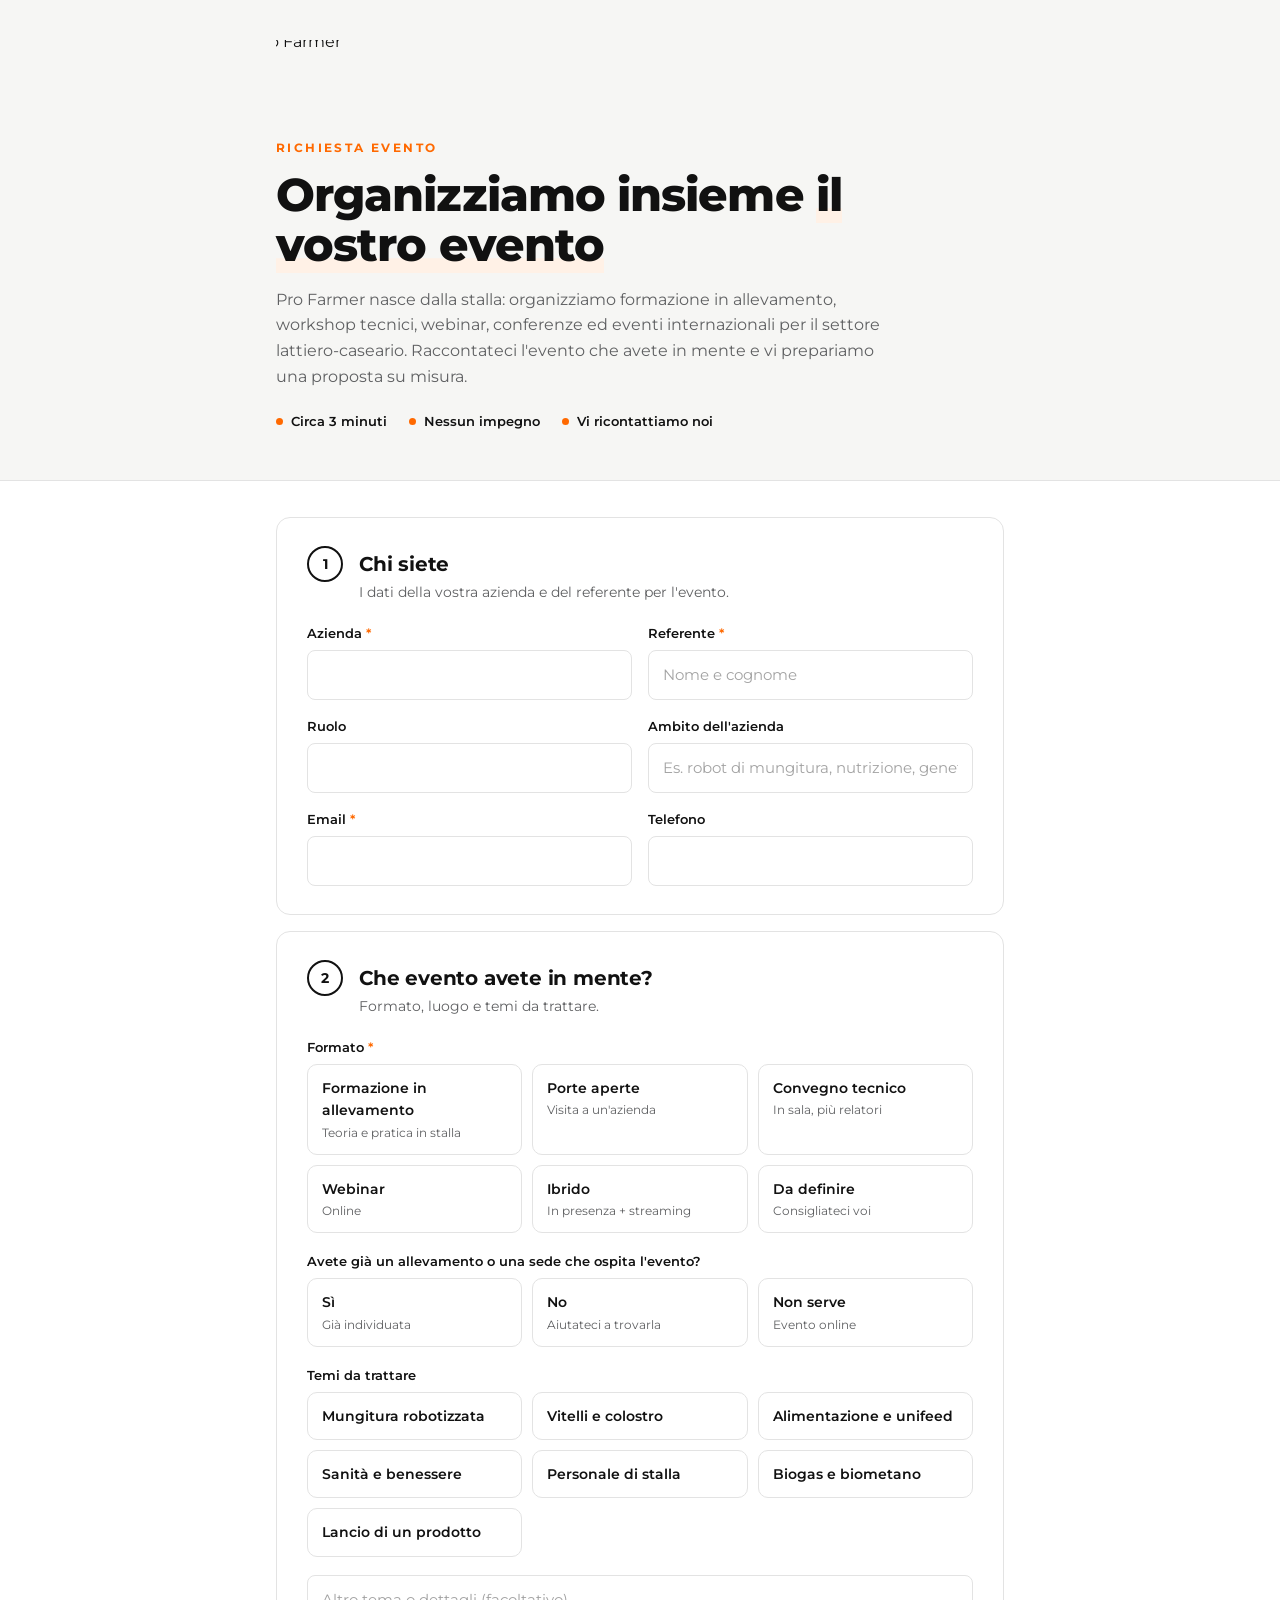
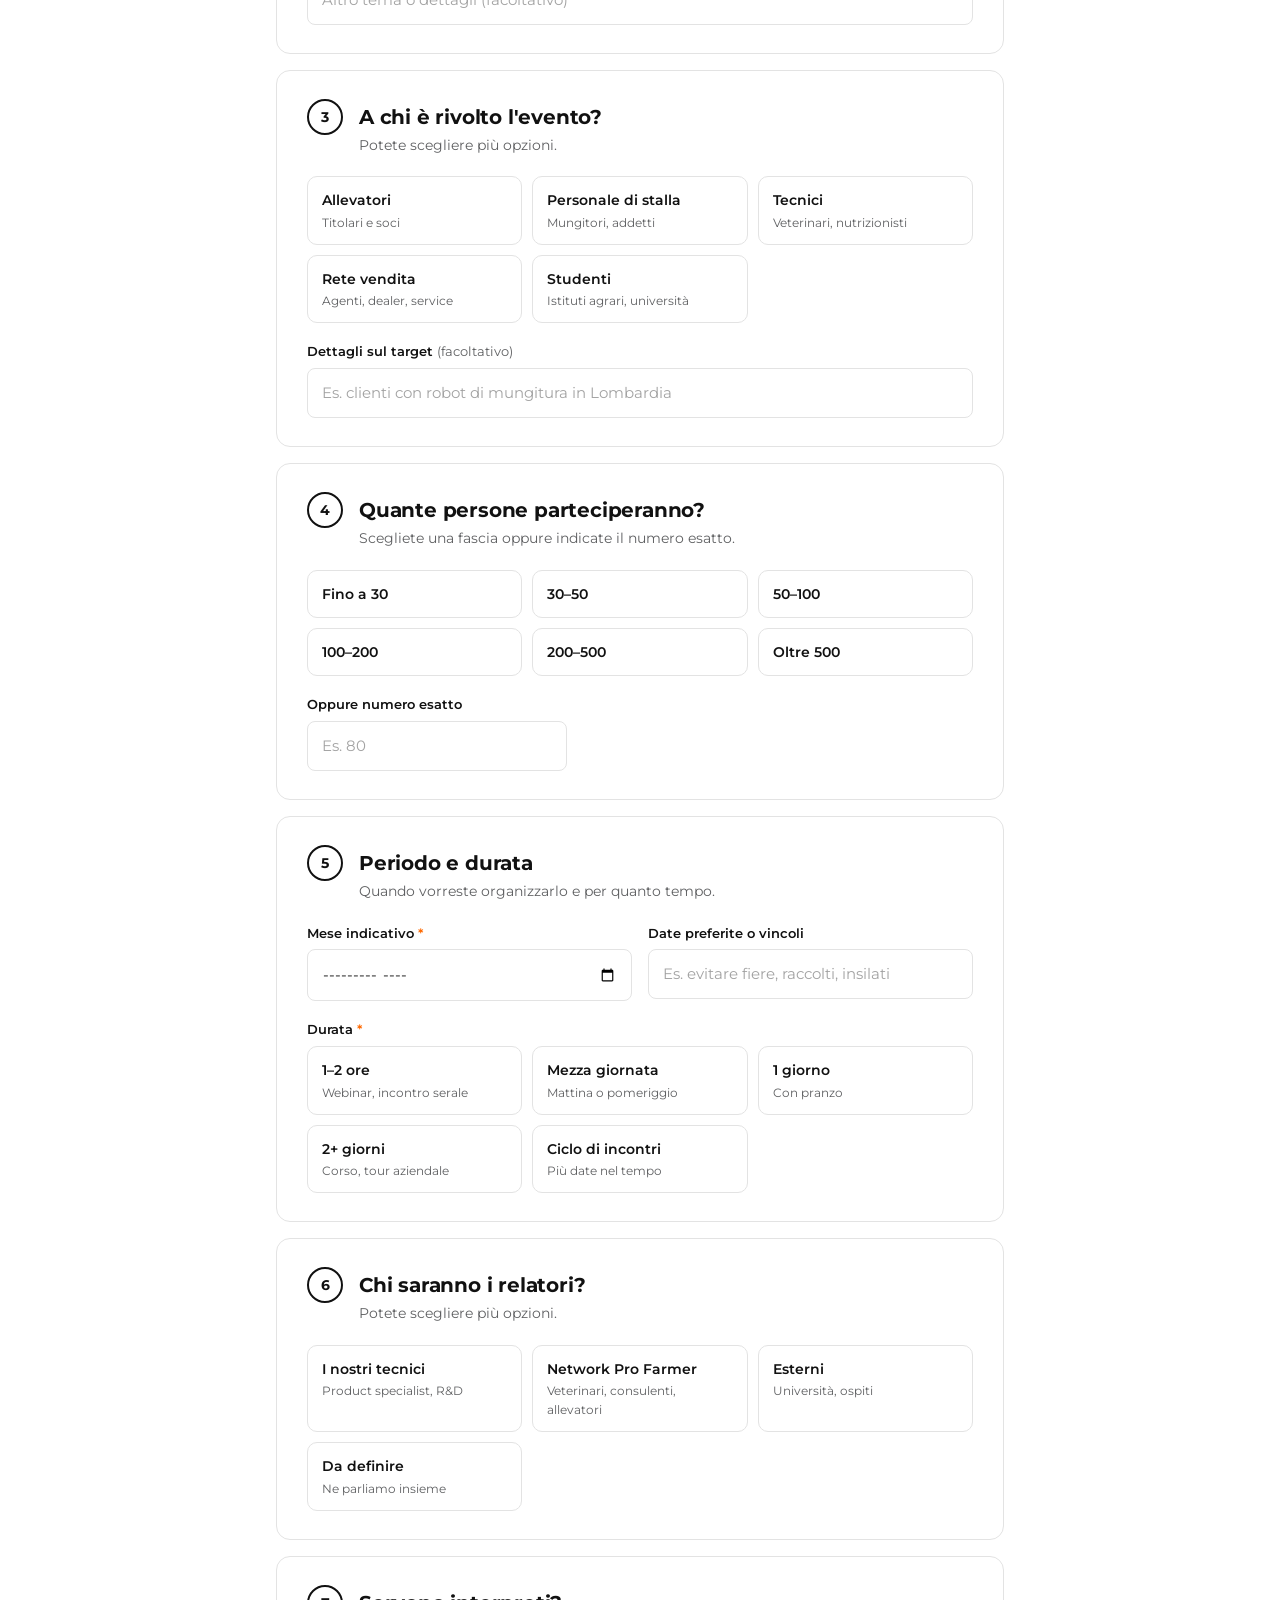
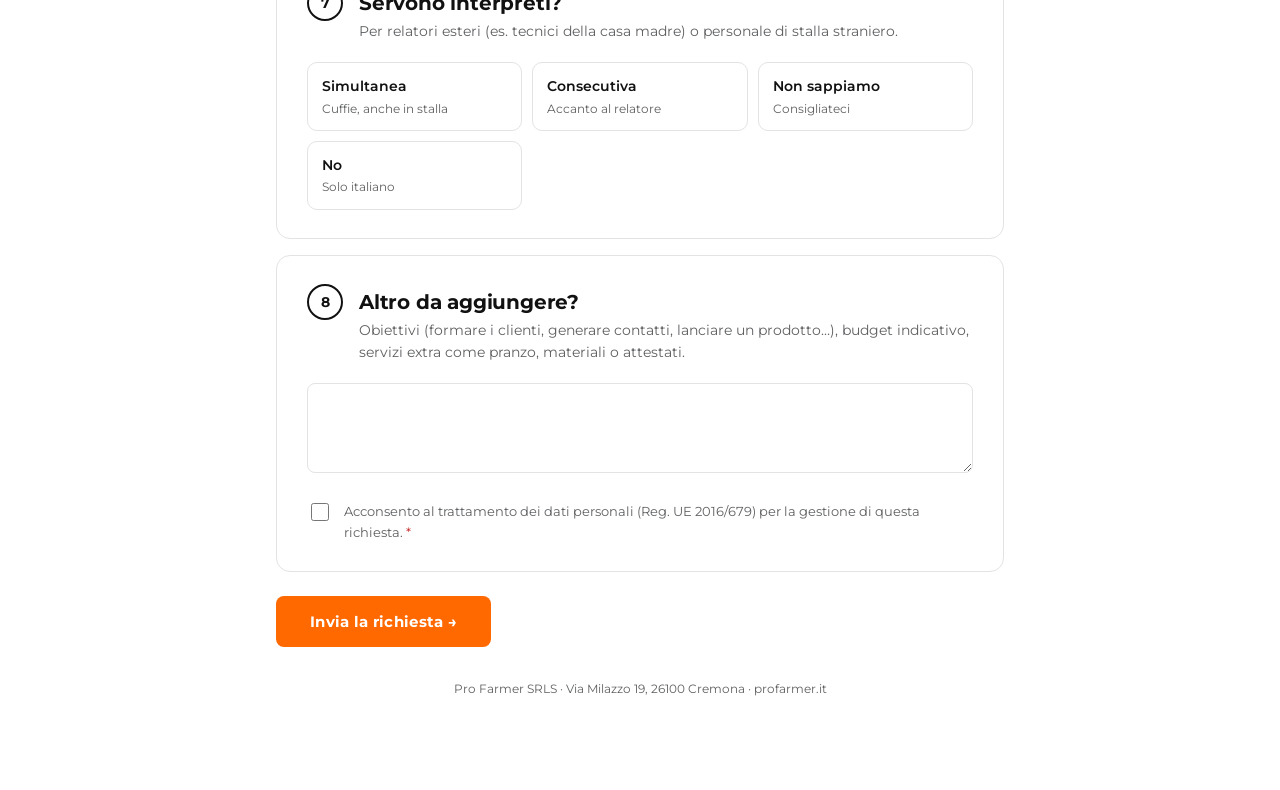
==== briefing/index.html @ 93513cb6 "Briefing evento spostato qui da SiteGround (eventi.profarmer.it/briefing/) Co-Authored-By: Claude Op" ====
<!doctype html>
<html lang="it">
<head>
<meta charset="utf-8">
<meta name="viewport" content="width=device-width,initial-scale=1">
<title>Briefing Evento – Pro Farmer</title>
<link rel="preconnect" href="https://fonts.googleapis.com">
<link href="https://fonts.googleapis.com/css2?family=Montserrat:wght@400;500;600;700;800&display=swap" rel="stylesheet">
<style>
:root{
  --bg:#ffffff;--card:#ffffff;--soft:#f6f6f4;--ink:#111111;--muted:#5f6062;--line:#e3e3e3;
  --accent:#ff6900;--accent-2:#e45e00;--accent-soft:#fff1e6;--err:#c62828;
}
*{box-sizing:border-box}
html{scroll-behavior:smooth}
body{margin:0;background:var(--bg);color:var(--ink);font:16px/1.6 Montserrat,system-ui,sans-serif;-webkit-font-smoothing:antialiased}

.hero{border-bottom:1px solid var(--line);background:var(--soft)}
.hero .in{max-width:760px;margin:0 auto;padding:40px 16px 48px}
.logo{display:block;height:64px;width:auto}
.brand{display:inline-block;margin-top:34px;font-size:12px;letter-spacing:.2em;text-transform:uppercase;color:var(--accent);font-weight:700}
.hero h1{font-weight:800;font-size:clamp(30px,5.4vw,46px);line-height:1.1;letter-spacing:-.02em;margin:10px 0 16px}
.hero h1 .u{box-shadow:inset 0 -.32em 0 var(--accent-soft)}
.hero p{color:var(--muted);margin:0;max-width:56ch;font-size:16px}
.meta{display:flex;gap:22px;flex-wrap:wrap;margin-top:22px;font-size:13px;font-weight:600}
.meta span::before{content:"";display:inline-block;width:7px;height:7px;border-radius:50%;background:var(--accent);margin-right:8px;vertical-align:1px}

main{max-width:760px;margin:0 auto;padding:36px 16px 80px}
.card{background:var(--card);border:1px solid var(--line);border-radius:14px;padding:28px 30px;margin-bottom:16px;scroll-margin-top:20px;transition:border-color .2s}
.card.err{border-color:var(--err);animation:shake .35s}
@keyframes shake{25%,75%{transform:translateX(-6px)}50%{transform:translateX(6px)}}
.head{display:flex;gap:16px;align-items:flex-start;margin-bottom:20px}
.no{flex:none;width:36px;height:36px;border-radius:50%;border:2px solid var(--ink);display:grid;place-items:center;font:700 14px Montserrat,sans-serif;transition:all .2s}
.card.ok .no{background:var(--accent);border-color:var(--accent);color:#fff}
.card h2{font-weight:700;font-size:20px;line-height:1.3;margin:5px 0 4px;letter-spacing:-.01em}
.sub{color:var(--muted);margin:0;font-size:14px}

.grid{display:grid;grid-template-columns:1fr 1fr;gap:16px}
.full{grid-column:1/-1}
label.f,.lbl{display:block;font-weight:600;font-size:13px;margin-bottom:6px}
.req::after{content:" *";color:var(--accent)}
input[type=text],input[type=email],input[type=tel],input[type=number],input[type=month],textarea{
  width:100%;padding:12px 14px;border:1px solid var(--line);border-radius:8px;font:inherit;font-size:15px;background:#fff;color:var(--ink);transition:border .15s,box-shadow .15s}
textarea{min-height:90px;resize:vertical}
input::placeholder,textarea::placeholder{color:#a3a3a3}
input:focus,textarea:focus{outline:none;border-color:var(--accent);box-shadow:0 0 0 4px rgba(255,105,0,.15)}
.mt{margin-top:18px}

.tiles{display:grid;grid-template-columns:repeat(auto-fill,minmax(160px,1fr));gap:10px}
.pill{position:relative;display:block;cursor:pointer}
.pill input{position:absolute;opacity:0;pointer-events:none}
.pill span{display:flex;flex-direction:column;gap:1px;height:100%;padding:12px 14px;border:1.5px solid var(--line);border-radius:10px;background:#fff;transition:all .15s;user-select:none}
.pill b{font-weight:600;font-size:14px}
.pill small{color:var(--muted);font-size:12px}
.pill:hover span{border-color:var(--ink)}
.pill input:checked+span{background:var(--ink);border-color:var(--ink);color:#fff;box-shadow:inset 4px 0 0 var(--accent)}
.pill input:checked+span small{color:rgba(255,255,255,.7)}
.pill input:focus-visible+span{box-shadow:0 0 0 4px rgba(255,105,0,.25)}

.counter{display:flex;align-items:center;gap:20px;flex-wrap:wrap}
.big{font-weight:800;font-size:44px;line-height:1;min-width:3.2ch;letter-spacing:-.03em}
input[type=range]{flex:1;min-width:200px;accent-color:var(--accent)}
.counter input[type=number]{width:120px}

.reveal{display:none;margin-top:18px}
.reveal.on{display:block;animation:fade .25s}
@keyframes fade{from{opacity:0;transform:translateY(-4px)}to{opacity:1;transform:none}}

.consent{display:flex;gap:12px;align-items:flex-start;font-size:13px;color:var(--muted);margin-top:20px;cursor:pointer}
.consent input{accent-color:var(--accent);margin-top:2px;width:18px;height:18px;flex:none}

.actions{display:flex;align-items:center;gap:18px;flex-wrap:wrap;margin-top:24px}
button{background:var(--accent);color:#fff;border:0;border-radius:8px;padding:16px 34px;font:700 15px Montserrat,sans-serif;letter-spacing:.02em;cursor:pointer;transition:transform .15s,background .15s}
button:hover{background:var(--accent-2);transform:translateY(-1px)}
button:disabled{opacity:.6;cursor:wait;transform:none}
#status{font-size:14px;color:var(--err);font-weight:500}

/* Schermata di invio */
.ov{position:fixed;inset:0;z-index:50;background:#fff;display:none;place-items:center;padding:24px 16px;overflow-y:auto}
.ov.on{display:grid;animation:fade .3s}
.ov .box{width:100%;max-width:520px;text-align:center}
.ov .logo{height:52px;margin:0 auto 34px}
.ov h2{font-weight:800;font-size:clamp(24px,4.5vw,30px);line-height:1.2;letter-spacing:-.02em;margin:0 0 10px}
.ov p{color:var(--muted);margin:0 auto 22px;max-width:42ch}
.spin{width:64px;height:64px;border-radius:50%;border:5px solid var(--accent-soft);border-top-color:var(--accent);margin:0 auto 24px;animation:rot .9s linear infinite}
@keyframes rot{to{transform:rotate(360deg)}}
.check{width:76px;height:76px;border-radius:50%;background:var(--accent);display:grid;place-items:center;margin:0 auto 24px;animation:pop .5s cubic-bezier(.2,1.6,.4,1)}
.check path{stroke-dasharray:30;stroke-dashoffset:30;animation:draw .45s .25s forwards}
@keyframes pop{from{transform:scale(0)}to{transform:scale(1)}}
@keyframes draw{to{stroke-dashoffset:0}}
.recap{text-align:left;background:var(--soft);border-radius:12px;padding:18px 20px;margin:0 0 24px;font-size:14px}
.recap div{display:flex;justify-content:space-between;gap:16px;padding:6px 0;border-bottom:1px solid var(--line)}
.recap div:last-child{border-bottom:0}
.recap dt{color:var(--muted)}
.recap dd{margin:0;font-weight:600;text-align:right}
.ov .btns{display:flex;gap:12px;justify-content:center;flex-wrap:wrap}
.ghost{background:#fff;color:var(--ink);border:1.5px solid var(--ink)}
.ghost:hover{background:var(--soft)}
.errx{width:76px;height:76px;border-radius:50%;background:#fdecea;color:var(--err);display:grid;place-items:center;margin:0 auto 24px;font-size:36px;font-weight:700}
.st{display:none}.st.on{display:block}
.foot{text-align:center;color:var(--muted);font-size:12px;margin-top:32px}
.hp{position:absolute;left:-9999px}

@media (max-width:640px){
  .hero .in{padding:28px 16px 36px}
  .logo{height:50px}
  .card{padding:22px 18px}
  .head{gap:12px}
  .grid{grid-template-columns:1fr}
  .tiles{grid-template-columns:1fr 1fr}
  button{width:100%}
}
.lw{display:block;width:170px;height:64px;overflow:hidden}.lw img{display:block;height:85.6px;width:auto;max-width:none;margin:-10.8px 0 0 -40.4px}.ov .lw{margin:0 auto 34px}
</style>
</head>
<body>
<header class="hero">
  <div class="in">
    <span class="lw"><img alt="Pro Farmer" src="https://profarmer.it/wp-content/uploads/2023/02/cropped-cropped-Pro-Farmer-Logo-01.png"></span>
    <div class="brand">Richiesta evento</div>
    <h1>Organizziamo insieme <span class="u">il vostro evento</span></h1>
    <p>Pro Farmer nasce dalla stalla: organizziamo formazione in allevamento, workshop tecnici, webinar, conferenze ed eventi internazionali per il settore lattiero-caseario. Raccontateci l'evento che avete in mente e vi prepariamo una proposta su misura.</p>
    <div class="meta"><span>Circa 3 minuti</span><span>Nessun impegno</span><span>Vi ricontattiamo noi</span></div>
  </div>
</header>

<main>
<form id="f" novalidate>

  <section class="card" id="c1">
    <div class="head"><div class="no">1</div><div><h2>Chi siete</h2><p class="sub">I dati della vostra azienda e del referente per l'evento.</p></div></div>
    <div class="grid">
      <div><label class="f req" for="az">Azienda</label><input id="az" type="text" name="Azienda" autocomplete="organization"></div>
      <div><label class="f req" for="nome">Referente</label><input id="nome" type="text" name="Referente" autocomplete="name" placeholder="Nome e cognome"></div>
      <div><label class="f" for="ruolo">Ruolo</label><input id="ruolo" type="text" name="Ruolo" autocomplete="organization-title"></div>
      <div><label class="f" for="settore">Ambito dell'azienda</label><input id="settore" type="text" name="Ambito azienda" placeholder="Es. robot di mungitura, nutrizione, genetica"></div>
      <div><label class="f req" for="em">Email</label><input id="em" type="email" name="email" autocomplete="email"></div>
      <div><label class="f" for="tel">Telefono</label><input id="tel" type="tel" name="Telefono" autocomplete="tel"></div>
    </div>
  </section>

  <section class="card" id="c8">
    <div class="head"><div class="no">2</div><div><h2>Che evento avete in mente?</h2><p class="sub">Formato, luogo e temi da trattare.</p></div></div>
    <span class="lbl req">Formato</span>
    <div class="tiles">
      <label class="pill"><input type="radio" name="Formato" value="Formazione in allevamento"><span><b>Formazione in allevamento</b><small>Teoria e pratica in stalla</small></span></label>
      <label class="pill"><input type="radio" name="Formato" value="Porte aperte"><span><b>Porte aperte</b><small>Visita a un'azienda</small></span></label>
      <label class="pill"><input type="radio" name="Formato" value="Convegno tecnico"><span><b>Convegno tecnico</b><small>In sala, più relatori</small></span></label>
      <label class="pill"><input type="radio" name="Formato" value="Webinar"><span><b>Webinar</b><small>Online</small></span></label>
      <label class="pill"><input type="radio" name="Formato" value="Evento ibrido"><span><b>Ibrido</b><small>In presenza + streaming</small></span></label>
      <label class="pill"><input type="radio" name="Formato" value="Da definire"><span><b>Da definire</b><small>Consigliateci voi</small></span></label>
    </div>
    <div class="mt"><span class="lbl">Avete già un allevamento o una sede che ospita l'evento?</span>
      <div class="tiles">
        <label class="pill"><input type="radio" name="Sede" value="Sì, abbiamo l'allevamento/sede" data-reveal="sede"><span><b>Sì</b><small>Già individuata</small></span></label>
        <label class="pill"><input type="radio" name="Sede" value="No, da individuare con Pro Farmer"><span><b>No</b><small>Aiutateci a trovarla</small></span></label>
        <label class="pill"><input type="radio" name="Sede" value="Non serve (online)"><span><b>Non serve</b><small>Evento online</small></span></label>
      </div>
    </div>
    <div class="reveal" id="sede"><label class="f" for="sd">Quale e dove?</label><input id="sd" type="text" name="Dettagli sede" placeholder="Es. Az. agricola Rossi, Soresina (CR) – robot di mungitura, 300 vacche"></div>
    <div class="mt"><span class="lbl">Temi da trattare</span>
      <div class="tiles">
        <label class="pill"><input type="checkbox" name="Temi" value="Mungitura robotizzata"><span><b>Mungitura robotizzata</b></span></label>
        <label class="pill"><input type="checkbox" name="Temi" value="Vitelli, parto e colostro"><span><b>Vitelli e colostro</b></span></label>
        <label class="pill"><input type="checkbox" name="Temi" value="Alimentazione e carro miscelatore"><span><b>Alimentazione e unifeed</b></span></label>
        <label class="pill"><input type="checkbox" name="Temi" value="Sanità e benessere animale"><span><b>Sanità e benessere</b></span></label>
        <label class="pill"><input type="checkbox" name="Temi" value="Gestione del personale di stalla"><span><b>Personale di stalla</b></span></label>
        <label class="pill"><input type="checkbox" name="Temi" value="Biogas e biometano"><span><b>Biogas e biometano</b></span></label>
        <label class="pill"><input type="checkbox" name="Temi" value="Lancio prodotto / tecnologia"><span><b>Lancio di un prodotto</b></span></label>
      </div>
      <input class="mt" type="text" name="Altri temi" aria-label="Altri temi" placeholder="Altro tema o dettagli (facoltativo)">
    </div>
  </section>

  <section class="card" id="c2">
    <div class="head"><div class="no">3</div><div><h2>A chi è rivolto l'evento?</h2><p class="sub">Potete scegliere più opzioni.</p></div></div>
    <div class="tiles">
      <label class="pill"><input type="checkbox" name="Target evento" value="Allevatori e titolari"><span><b>Allevatori</b><small>Titolari e soci</small></span></label>
      <label class="pill"><input type="checkbox" name="Target evento" value="Personale di stalla"><span><b>Personale di stalla</b><small>Mungitori, addetti</small></span></label>
      <label class="pill"><input type="checkbox" name="Target evento" value="Veterinari e nutrizionisti"><span><b>Tecnici</b><small>Veterinari, nutrizionisti</small></span></label>
      <label class="pill"><input type="checkbox" name="Target evento" value="Rete vendita e dealer"><span><b>Rete vendita</b><small>Agenti, dealer, service</small></span></label>
      <label class="pill"><input type="checkbox" name="Target evento" value="Studenti"><span><b>Studenti</b><small>Istituti agrari, università</small></span></label>
    </div>
    <div class="mt"><label class="f" for="tn">Dettagli sul target <span style="color:var(--muted);font-weight:400">(facoltativo)</span></label><input id="tn" type="text" name="Dettagli target" placeholder="Es. clienti con robot di mungitura in Lombardia"></div>
  </section>

  <section class="card" id="c3">
    <div class="head"><div class="no">4</div><div><h2>Quante persone parteciperanno?</h2><p class="sub">Scegliete una fascia oppure indicate il numero esatto.</p></div></div>
    <div class="tiles" id="fasce">
      <label class="pill"><input type="radio" name="Fascia partecipanti" value="Fino a 30"><span><b>Fino a 30</b></span></label>
      <label class="pill"><input type="radio" name="Fascia partecipanti" value="30–50"><span><b>30–50</b></span></label>
      <label class="pill"><input type="radio" name="Fascia partecipanti" value="50–100"><span><b>50–100</b></span></label>
      <label class="pill"><input type="radio" name="Fascia partecipanti" value="100–200"><span><b>100–200</b></span></label>
      <label class="pill"><input type="radio" name="Fascia partecipanti" value="200–500"><span><b>200–500</b></span></label>
      <label class="pill"><input type="radio" name="Fascia partecipanti" value="Oltre 500"><span><b>Oltre 500</b></span></label>
    </div>
    <div class="mt" style="max-width:260px"><label class="f" for="num">Oppure numero esatto</label><input type="number" id="num" name="Numero partecipanti" min="1" placeholder="Es. 80"></div>
  </section>

  <section class="card" id="c4">
    <div class="head"><div class="no">5</div><div><h2>Periodo e durata</h2><p class="sub">Quando vorreste organizzarlo e per quanto tempo.</p></div></div>
    <div class="grid">
      <div><label class="f req" for="periodo">Mese indicativo</label><input id="periodo" type="month" name="Periodo"></div>
      <div><label class="f" for="pn">Date preferite o vincoli</label><input id="pn" type="text" name="Note periodo" placeholder="Es. evitare fiere, raccolti, insilati"></div>
    </div>
    <div class="mt"><span class="lbl req">Durata</span>
      <div class="tiles">
        <label class="pill"><input type="radio" name="Durata" value="1–2 ore"><span><b>1–2 ore</b><small>Webinar, incontro serale</small></span></label>
        <label class="pill"><input type="radio" name="Durata" value="Mezza giornata"><span><b>Mezza giornata</b><small>Mattina o pomeriggio</small></span></label>
        <label class="pill"><input type="radio" name="Durata" value="1 giorno"><span><b>1 giorno</b><small>Con pranzo</small></span></label>
        <label class="pill"><input type="radio" name="Durata" value="2 giorni o più"><span><b>2+ giorni</b><small>Corso, tour aziendale</small></span></label>
        <label class="pill"><input type="radio" name="Durata" value="Ciclo di incontri"><span><b>Ciclo di incontri</b><small>Più date nel tempo</small></span></label>
      </div>
    </div>
  </section>

  <section class="card" id="c5">
    <div class="head"><div class="no">6</div><div><h2>Chi saranno i relatori?</h2><p class="sub">Potete scegliere più opzioni.</p></div></div>
    <div class="tiles">
      <label class="pill"><input type="checkbox" name="Relatori" value="Tecnici della nostra azienda" data-reveal="rel"><span><b>I nostri tecnici</b><small>Product specialist, R&amp;D</small></span></label>
      <label class="pill"><input type="checkbox" name="Relatori" value="Relatori dal network Pro Farmer" data-reveal="rel"><span><b>Network Pro Farmer</b><small>Veterinari, consulenti, allevatori</small></span></label>
      <label class="pill"><input type="checkbox" name="Relatori" value="Relatori esterni già individuati" data-reveal="rel"><span><b>Esterni</b><small>Università, ospiti</small></span></label>
      <label class="pill"><input type="checkbox" name="Relatori" value="Da definire insieme"><span><b>Da definire</b><small>Ne parliamo insieme</small></span></label>
    </div>
    <div class="reveal" id="rel">
      <div class="grid">
        <div><label class="f" for="nr">Quanti relatori?</label><input id="nr" type="number" min="1" name="Numero relatori"></div>
        <div><label class="f" for="tr">Nomi o profili</label><input id="tr" type="text" name="Dettagli relatori" placeholder="Es. veterinario esperto di robot"></div>
      </div>
    </div>
  </section>

  <section class="card" id="c6">
    <div class="head"><div class="no">7</div><div><h2>Servono interpreti?</h2><p class="sub">Per relatori esteri (es. tecnici della casa madre) o personale di stalla straniero.</p></div></div>
    <div class="tiles">
      <label class="pill"><input type="radio" name="Interpreti" value="Sì, simultanea" data-reveal="int"><span><b>Simultanea</b><small>Cuffie, anche in stalla</small></span></label>
      <label class="pill"><input type="radio" name="Interpreti" value="Sì, consecutiva" data-reveal="int"><span><b>Consecutiva</b><small>Accanto al relatore</small></span></label>
      <label class="pill"><input type="radio" name="Interpreti" value="Non sappiamo ancora" data-reveal="int"><span><b>Non sappiamo</b><small>Consigliateci</small></span></label>
      <label class="pill"><input type="radio" name="Interpreti" value="No"><span><b>No</b><small>Solo italiano</small></span></label>
    </div>
    <div class="reveal" id="int"><label class="f" for="lg">Quali lingue?</label><input id="lg" type="text" name="Lingue" placeholder="Es. olandese ⇄ italiano, punjabi per il personale"></div>
  </section>

  <section class="card" id="c7">
    <div class="head"><div class="no">8</div><div><h2>Altro da aggiungere?</h2><p class="sub">Obiettivi (formare i clienti, generare contatti, lanciare un prodotto…), budget indicativo, servizi extra come pranzo, materiali o attestati.</p></div></div>
    <textarea name="Note" aria-label="Note"></textarea>
    <label class="consent"><input type="checkbox" id="privacy"><span>Acconsento al trattamento dei dati personali (Reg. UE 2016/679) per la gestione di questa richiesta. <span style="color:var(--err)">*</span></span></label>
    <input class="hp" type="text" name="botcheck" tabindex="-1" autocomplete="off">
  </section>

  <div class="actions">
    <button type="submit" id="go">Invia la richiesta →</button>
    <div id="status" role="status" aria-live="polite"></div>
  </div>
</form>


<p class="foot">Pro Farmer SRLS · Via Milazzo 19, 26100 Cremona · profarmer.it</p>
</main>

<div class="ov" id="ov" role="dialog" aria-modal="true" aria-live="polite">
  <div class="box">
    <span class="lw"><img alt="Pro Farmer" src="https://profarmer.it/wp-content/uploads/2023/02/cropped-cropped-Pro-Farmer-Logo-01.png"></span>
    <div class="st" id="stSending">
      <div class="spin"></div>
      <h2>Invio in corso…</h2>
      <p>Stiamo inviando la vostra richiesta, attendete qualche secondo.</p>
    </div>
    <div class="st" id="stDone">
      <div class="check"><svg width="38" height="38" viewBox="0 0 24 24" fill="none" stroke="#fff" stroke-width="3" stroke-linecap="round" stroke-linejoin="round"><path d="M5 12.5l4.5 4.5L19 7.5"/></svg></div>
      <h2>Richiesta inviata!</h2>
      <p id="doneTxt">Grazie, abbiamo ricevuto la vostra richiesta. Il team Pro Farmer vi ricontatterà a breve per approfondire il progetto.</p>
      <dl class="recap" id="recap"></dl>
      <div class="btns"><a href="https://www.profarmer.it"><button type="button">Vai a profarmer.it</button></a></div>
    </div>
    <div class="st" id="stErr">
      <div class="errx">!</div>
      <h2>Invio non riuscito</h2>
      <p id="errTxt"></p>
      <div class="btns"><button type="button" id="retry">Riprova</button><button type="button" class="ghost" id="back">Torna al modulo</button></div>
    </div>
  </div>
</div>

<script>
// ===== CONFIGURAZIONE INVIO EMAIL (Web3Forms) =====
// 1. Vai su https://web3forms.com, inserisci mariaelsa@profarmer.it e clicca "Create Access Key".
// 2. Copia la chiave che ti arriva via email e incollala qui sotto tra le virgolette.
const ACCESS_KEY = "79f763b6-b2ae-43ae-be3a-3d0e1ce708ac";
const DESTINATARIO = "mariaelsa@profarmer.it"; // mostrato solo nei messaggi di errore

const $ = id => document.getElementById(id);
const f = $("f"), statusEl = $("status");
const checked = n => !!f.querySelector(`[name="${n}"]:checked`);

// Partecipanti: fascia oppure numero esatto (uno esclude l'altro)
const num = $("num");
num.addEventListener("input", () => { if (num.value) f.querySelectorAll('[name="Fascia partecipanti"]').forEach(r => r.checked = false); });
f.querySelectorAll('[name="Fascia partecipanti"]').forEach(r => r.addEventListener("change", () => { num.value = ""; }));

// Campi che compaiono in base alla risposta
f.addEventListener("change", e => {
  if (e.target.type !== "radio" && e.target.type !== "checkbox") return;
  const sec = e.target.closest(".card");
  sec.querySelectorAll(".reveal").forEach(r => r.classList.toggle("on", !!sec.querySelector(`input[data-reveal="${r.id}"]:checked`)));
});

const rules = {
  c1: () => {
    if (!$("az").value.trim() || !$("nome").value.trim()) return "Indicate azienda e referente.";
    if (!$("em").value.trim() || !$("em").checkValidity()) return "Inserite un'email valida.";
    return true;
  },
  c8: () => checked("Formato") || "Scegliete il formato dell'evento.",
  c2: () => checked("Target evento") || "Indicate a chi è rivolto l'evento.",
  c3: () => +num.value > 0 || checked("Fascia partecipanti") || "Indicate una fascia o il numero di partecipanti.",
  c4: () => !$("periodo").value ? "Indicate il mese indicativo." : checked("Durata") || "Scegliete la durata.",
  c5: () => checked("Relatori") || "Indicate chi saranno i relatori.",
  c6: () => checked("Interpreti") || "Indicate se servono interpreti.",
  c7: () => $("privacy").checked || "Serve il consenso al trattamento dei dati."
};
function update(){ for (const id in rules) { const ok = rules[id]() === true; $(id).classList.toggle("ok", ok); if (ok) $(id).classList.remove("err"); } }
f.addEventListener("input", update); f.addEventListener("change", update);

f.addEventListener("submit", async e => {
  e.preventDefault();
  statusEl.textContent = "";
  for (const id in rules) {
    const r = rules[id]();
    if (r !== true) {
      const c = $(id); c.classList.remove("err"); void c.offsetWidth; c.classList.add("err");
      c.scrollIntoView({behavior:"smooth", block:"start"});
      statusEl.textContent = r;
      return;
    }
  }
  const data = {};
  for (const [k, v] of new FormData(f).entries()) { if (v) data[k] = data[k] ? data[k] + ", " + v : v; }
  if (data.Periodo) { const [y, m] = data.Periodo.split("-"); data.Periodo = new Date(y, m - 1).toLocaleDateString("it-IT", {month:"long", year:"numeric"}); }
  if (data.botcheck) return; // spam
  delete data.botcheck;
  data.subject = "Nuova richiesta evento – " + (data.Azienda || "");
  data.from_name = "Modulo eventi Pro Farmer";
  data.access_key = ACCESS_KEY;

  lastData = data;
  sendData();
});

let lastData = null;
const ov = $("ov");
function stage(id){ ["stSending","stDone","stErr"].forEach(x => $(x).classList.toggle("on", x === id)); ov.classList.add("on"); document.body.style.overflow = "hidden"; }
function esc(t){ const d = document.createElement("div"); d.textContent = t; return d.innerHTML; }
async function sendData(){
  const data = lastData;
  stage("stSending");
  const t0 = Date.now();
  try {
    if (!/^[0-9a-f-]{36}$/i.test(ACCESS_KEY)) throw new Error("modulo non ancora configurato: manca la access key di Web3Forms");
    const res = await fetch("https://api.web3forms.com/submit", {
      method: "POST",
      headers: {"Content-Type": "application/json", "Accept": "application/json"},
      body: JSON.stringify(data)
    });
    const out = await res.json().catch(() => ({}));
    if (!res.ok || out.success === "false" || out.success === false) throw new Error(out.message || "errore di invio");
    await new Promise(r => setTimeout(r, Math.max(0, 900 - (Date.now() - t0))));
    const rows = [["Azienda", data.Azienda], ["Formato", data.Formato], ["Partecipanti", data["Numero partecipanti"] || data["Fascia partecipanti"]], ["Periodo", data.Periodo], ["Durata", data.Durata]];
    $("recap").innerHTML = rows.filter(r => r[1]).map(r => `<div><dt>${r[0]}</dt><dd>${esc(String(r[1]))}</dd></div>`).join("");
    $("doneTxt").textContent = `Grazie ${(data.Referente || "").split(" ")[0]}, abbiamo ricevuto la vostra richiesta. Il team Pro Farmer vi ricontatterà a breve all'indirizzo ${data.email}.`;
    stage("stDone");
    f.reset(); update();
  } catch (err) {
    $("errTxt").textContent = "Qualcosa è andato storto (" + err.message + "). Riprovate tra poco oppure scriveteci a " + DESTINATARIO + ".";
    stage("stErr");
  }
}
$("retry").addEventListener("click", sendData);
$("back").addEventListener("click", () => { ov.classList.remove("on"); document.body.style.overflow = ""; });
update();
</script>
</body>
</html>
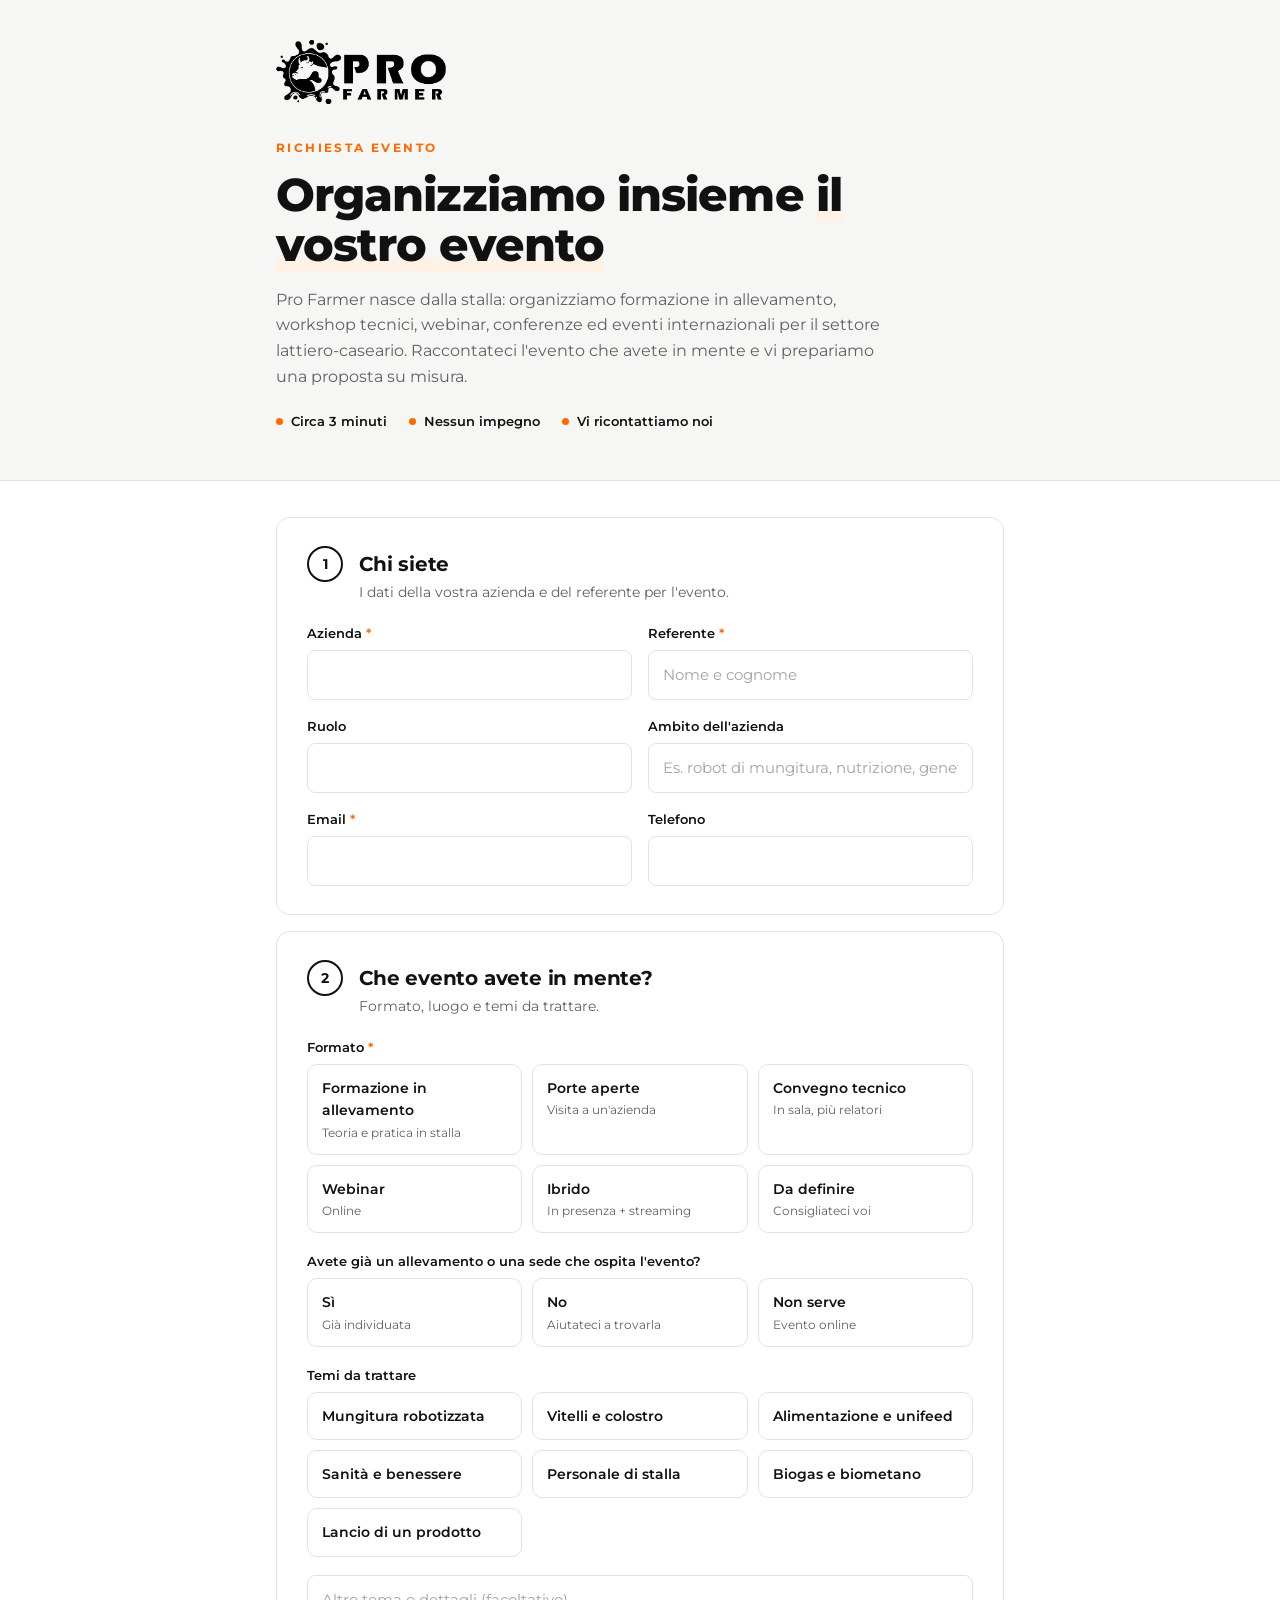
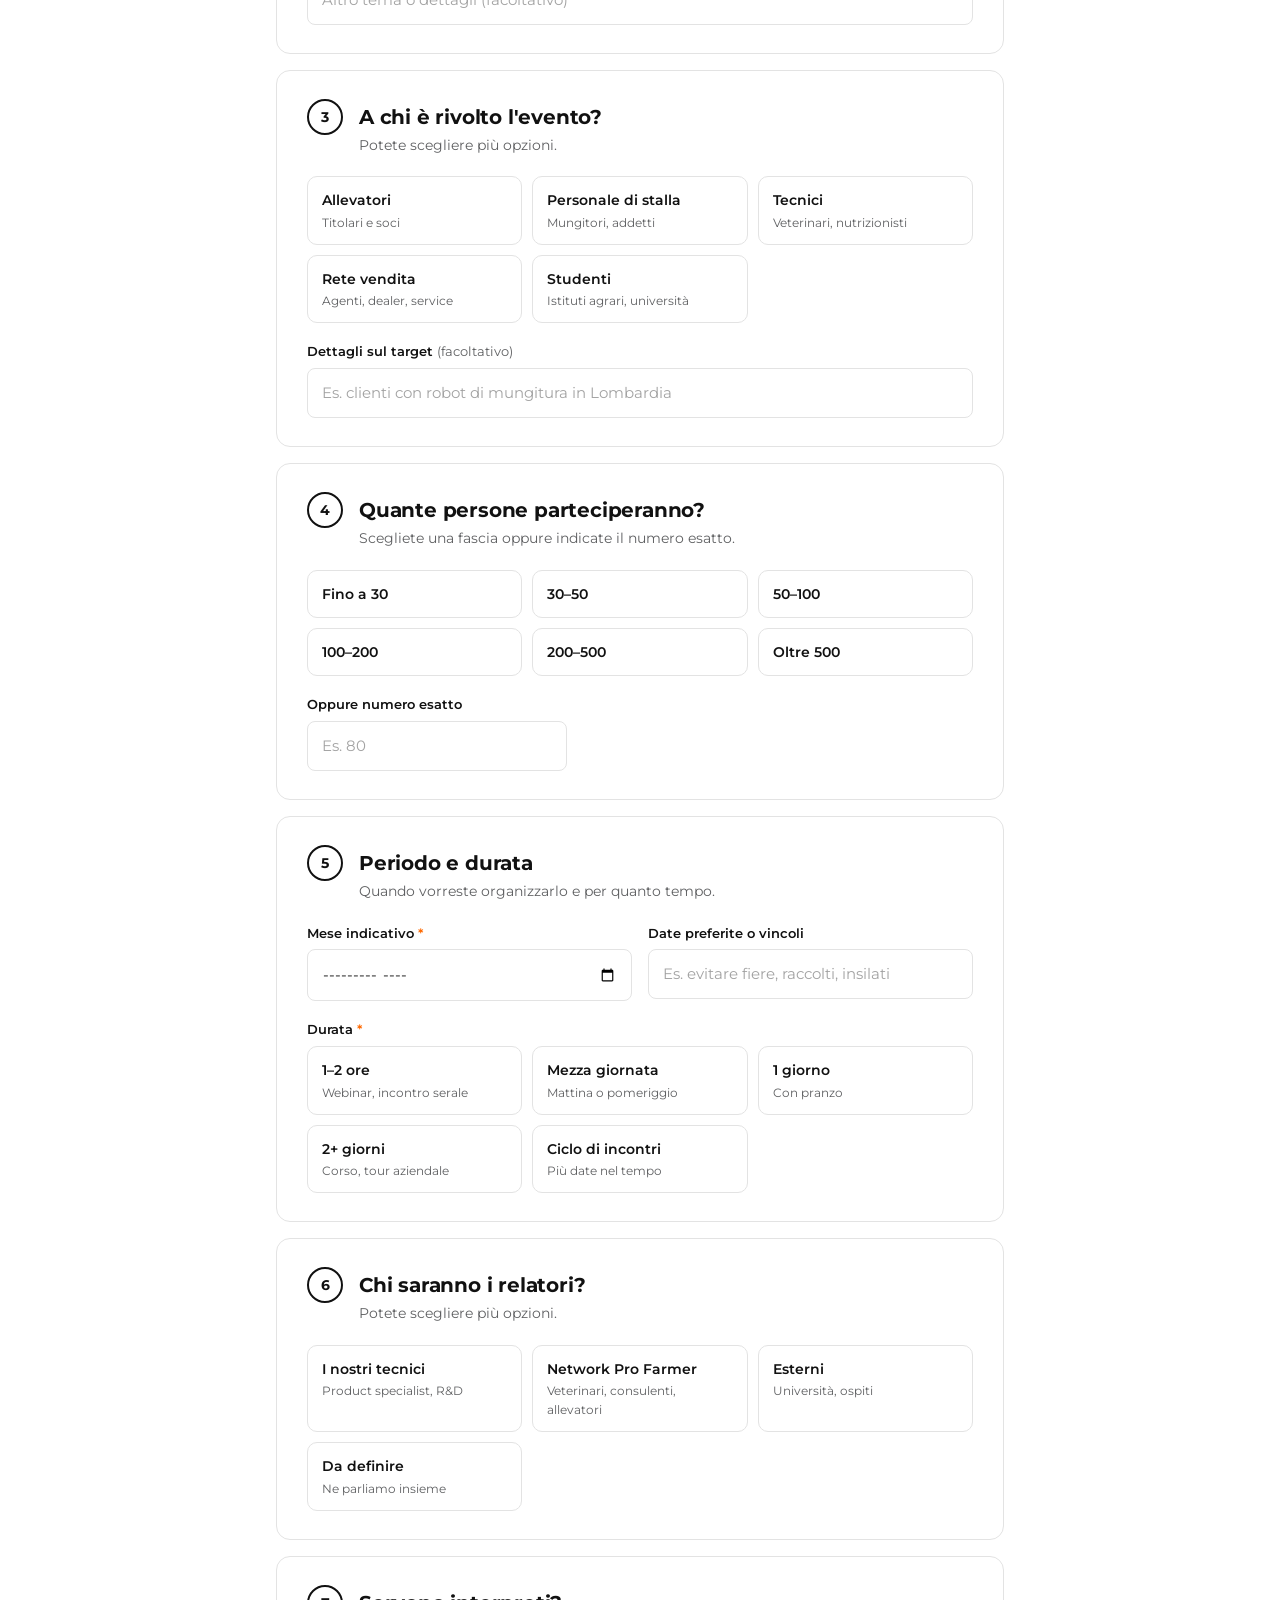
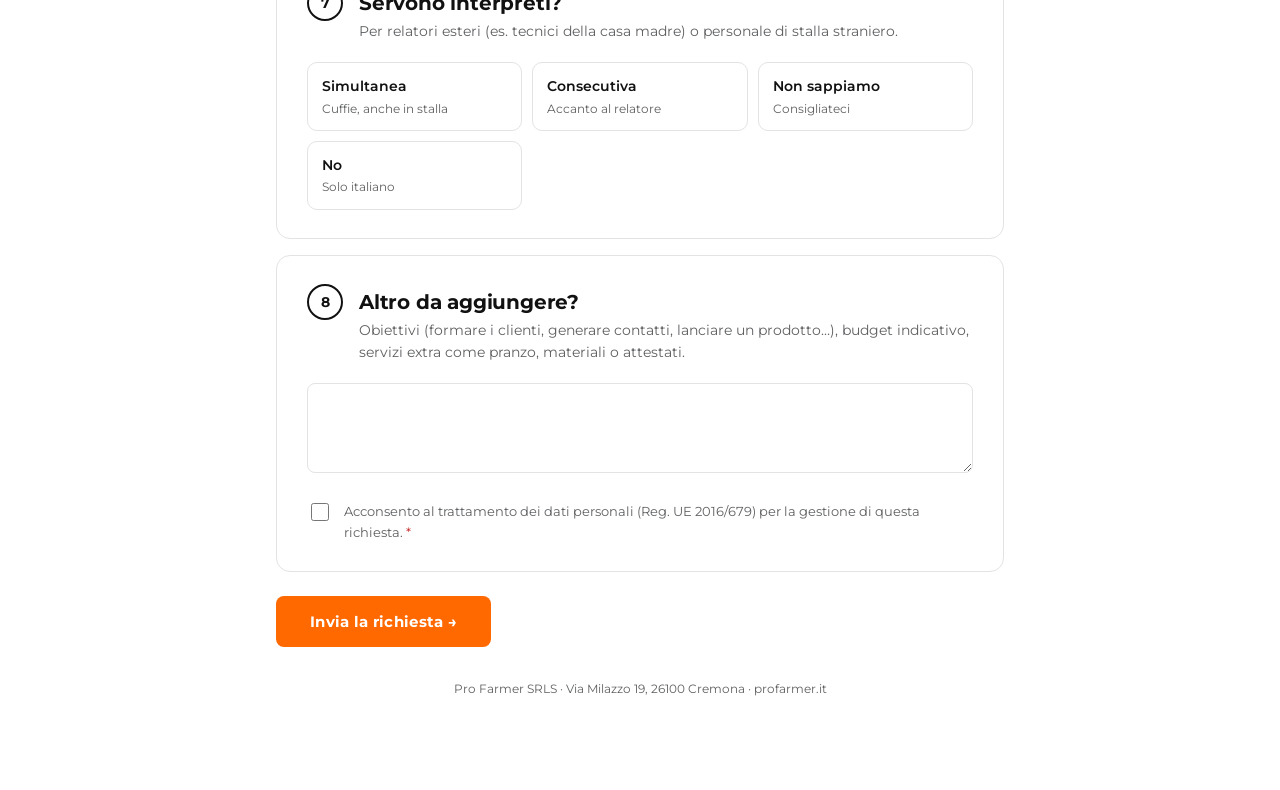
==== commit c1510342: "Briefing: il logo è nel sito, non più preso da WordPress Co-Authored-By: Claude Opus 5.5 <noreply@an" ====
--- a/briefing/index.html
+++ b/briefing/index.html
@@ -116,7 +116,7 @@
 <body>
 <header class="hero">
   <div class="in">
-    <span class="lw"><img alt="Pro Farmer" src="https://profarmer.it/wp-content/uploads/2023/02/cropped-cropped-Pro-Farmer-Logo-01.png"></span>
+    <span class="lw"><img alt="Pro Farmer" src="/assets/pro-farmer-logo.png"></span>
     <div class="brand">Richiesta evento</div>
     <h1>Organizziamo insieme <span class="u">il vostro evento</span></h1>
     <p>Pro Farmer nasce dalla stalla: organizziamo formazione in allevamento, workshop tecnici, webinar, conferenze ed eventi internazionali per il settore lattiero-caseario. Raccontateci l'evento che avete in mente e vi prepariamo una proposta su misura.</p>
@@ -260,7 +260,7 @@
 
 <div class="ov" id="ov" role="dialog" aria-modal="true" aria-live="polite">
   <div class="box">
-    <span class="lw"><img alt="Pro Farmer" src="https://profarmer.it/wp-content/uploads/2023/02/cropped-cropped-Pro-Farmer-Logo-01.png"></span>
+    <span class="lw"><img alt="Pro Farmer" src="/assets/pro-farmer-logo.png"></span>
     <div class="st" id="stSending">
       <div class="spin"></div>
       <h2>Invio in corso…</h2>
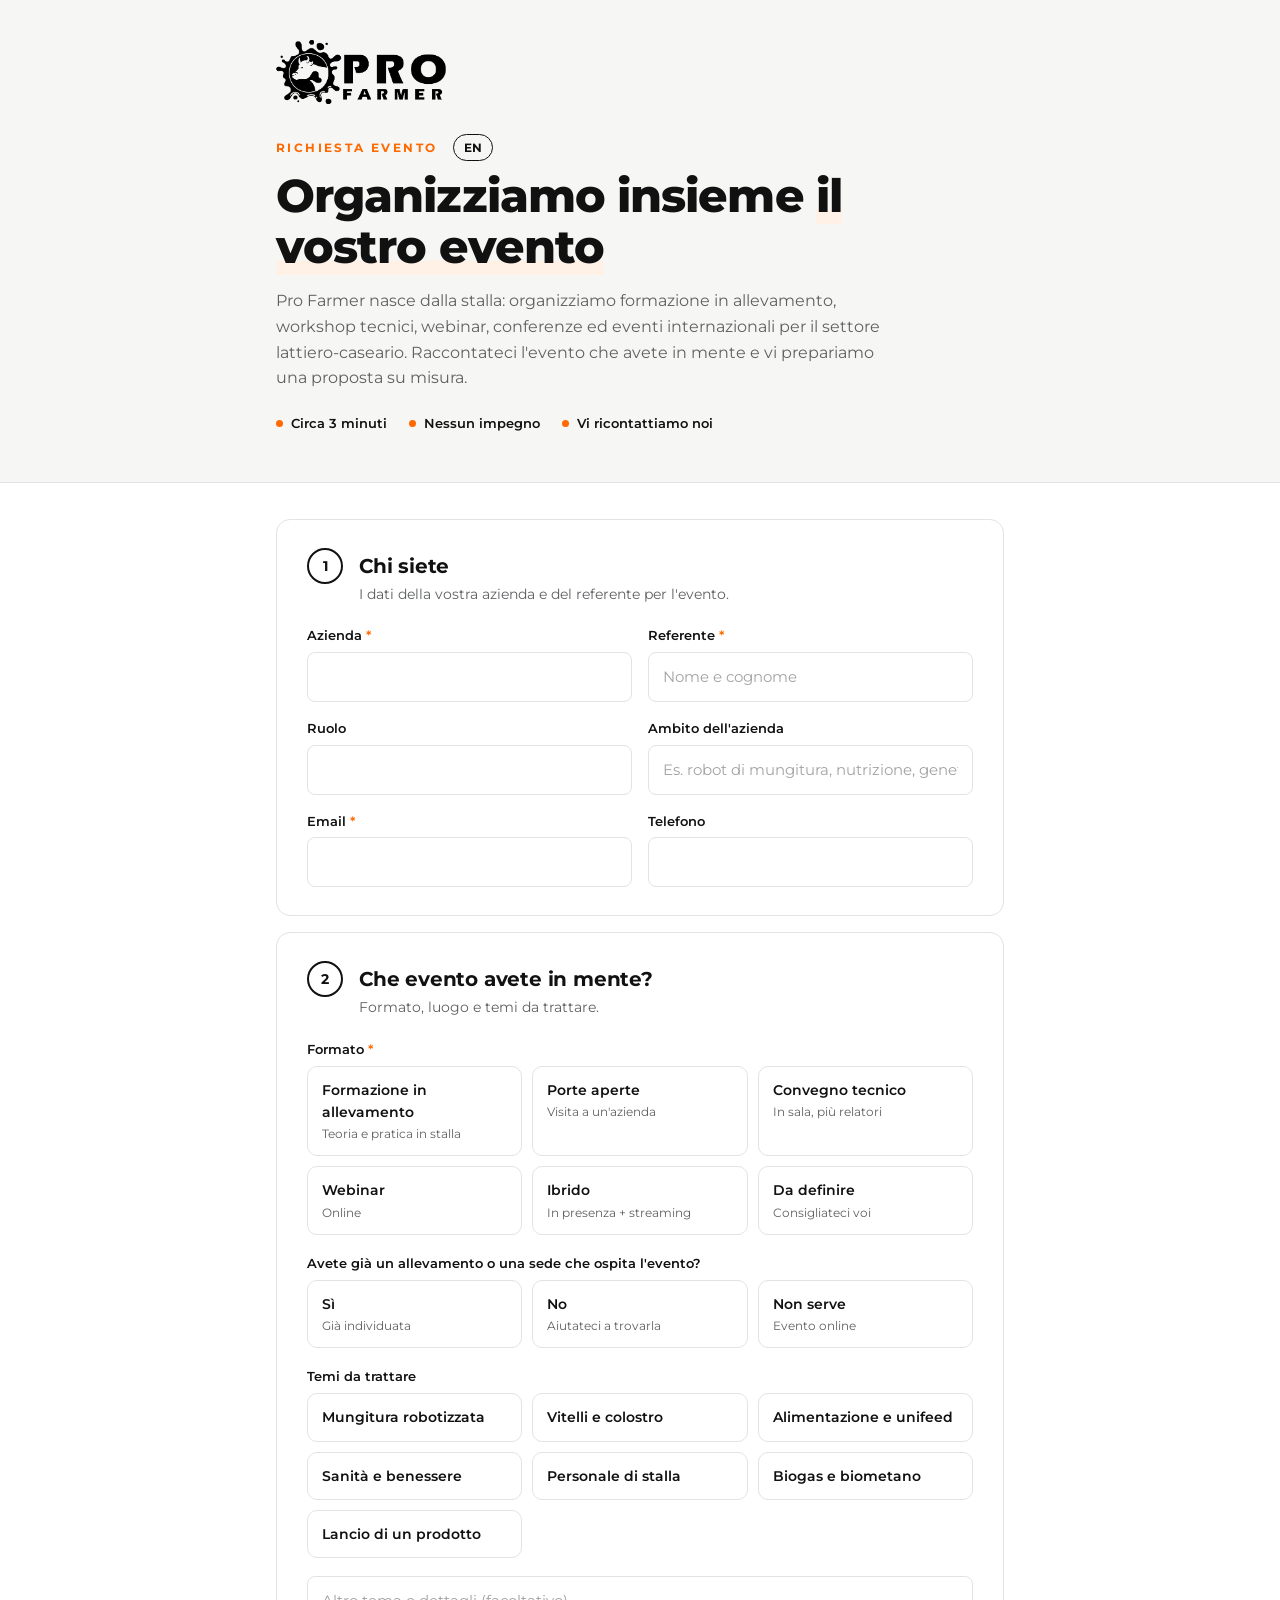
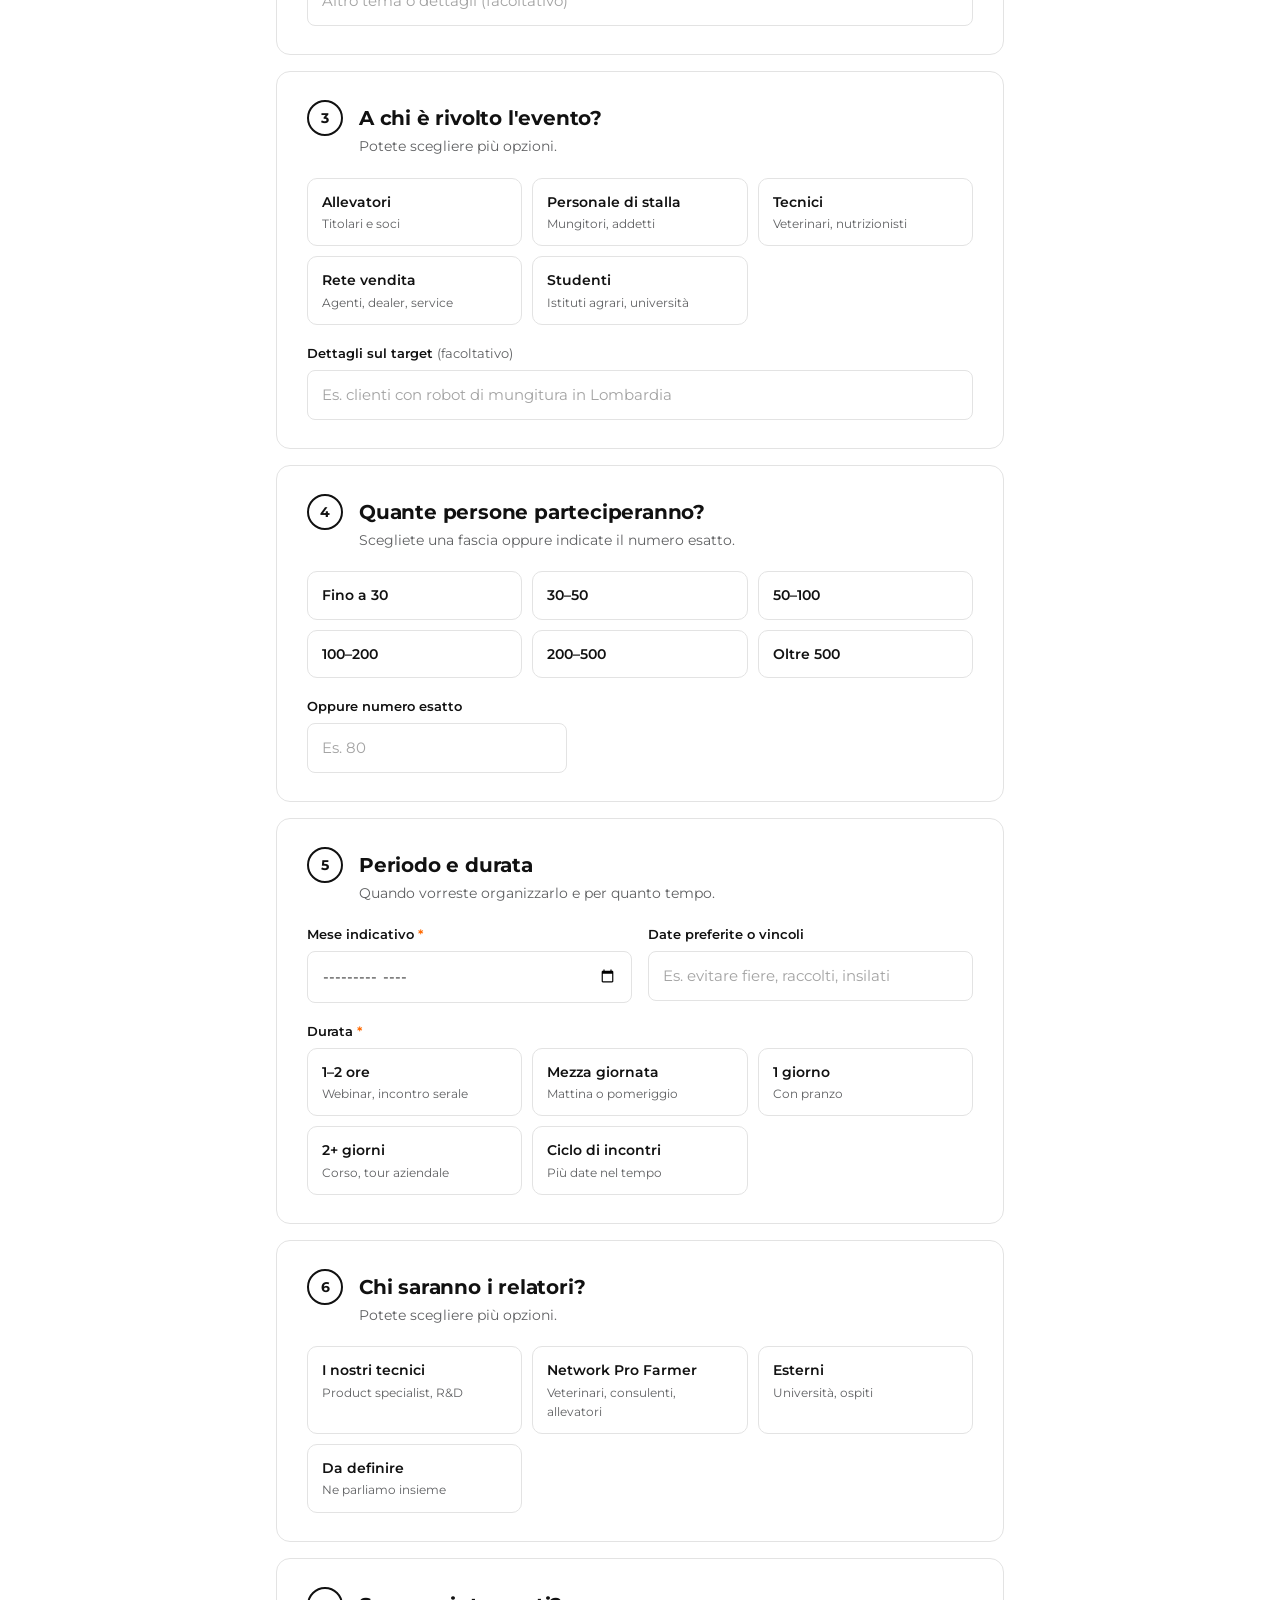
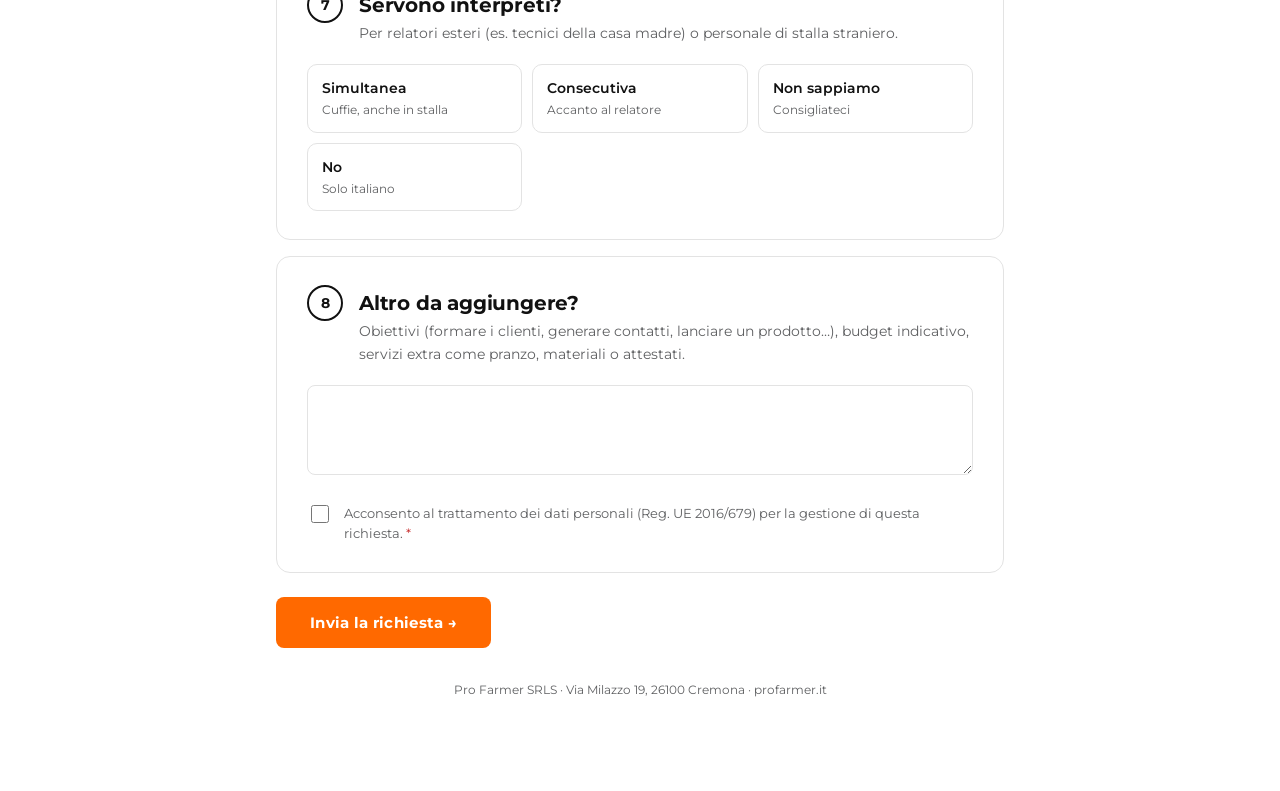
==== commit 566b8d25: "Briefing eventi anche in inglese (/briefing/en/), con il passaggio IT/EN Co-Authored-By: Claude Opus" ====
--- a/briefing/index.html
+++ b/briefing/index.html
@@ -4,6 +4,8 @@
 <meta charset="utf-8">
 <meta name="viewport" content="width=device-width,initial-scale=1">
 <title>Briefing Evento – Pro Farmer</title>
+<link rel="alternate" hreflang="it" href="https://eventi.profarmer.it/briefing/">
+<link rel="alternate" hreflang="en" href="https://eventi.profarmer.it/briefing/en/">
 <link rel="preconnect" href="https://fonts.googleapis.com">
 <link href="https://fonts.googleapis.com/css2?family=Montserrat:wght@400;500;600;700;800&display=swap" rel="stylesheet">
 <style>
@@ -18,6 +20,7 @@
 .hero{border-bottom:1px solid var(--line);background:var(--soft)}
 .hero .in{max-width:760px;margin:0 auto;padding:40px 16px 48px}
 .logo{display:block;height:64px;width:auto}
+.lingua{display:inline-flex;align-items:center;margin-left:12px;padding:3px 10px;border:1.5px solid currentColor;border-radius:999px;font-size:12px;font-weight:700;color:inherit;text-decoration:none}
 .brand{display:inline-block;margin-top:34px;font-size:12px;letter-spacing:.2em;text-transform:uppercase;color:var(--accent);font-weight:700}
 .hero h1{font-weight:800;font-size:clamp(30px,5.4vw,46px);line-height:1.1;letter-spacing:-.02em;margin:10px 0 16px}
 .hero h1 .u{box-shadow:inset 0 -.32em 0 var(--accent-soft)}
@@ -117,7 +120,7 @@
 <header class="hero">
   <div class="in">
     <span class="lw"><img alt="Pro Farmer" src="/assets/pro-farmer-logo.png"></span>
-    <div class="brand">Richiesta evento</div>
+    <div class="brand">Richiesta evento</div> <a class="lingua" href="/briefing/en/" hreflang="en" lang="en">EN</a>
     <h1>Organizziamo insieme <span class="u">il vostro evento</span></h1>
     <p>Pro Farmer nasce dalla stalla: organizziamo formazione in allevamento, workshop tecnici, webinar, conferenze ed eventi internazionali per il settore lattiero-caseario. Raccontateci l'evento che avete in mente e vi prepariamo una proposta su misura.</p>
     <div class="meta"><span>Circa 3 minuti</span><span>Nessun impegno</span><span>Vi ricontattiamo noi</span></div>
